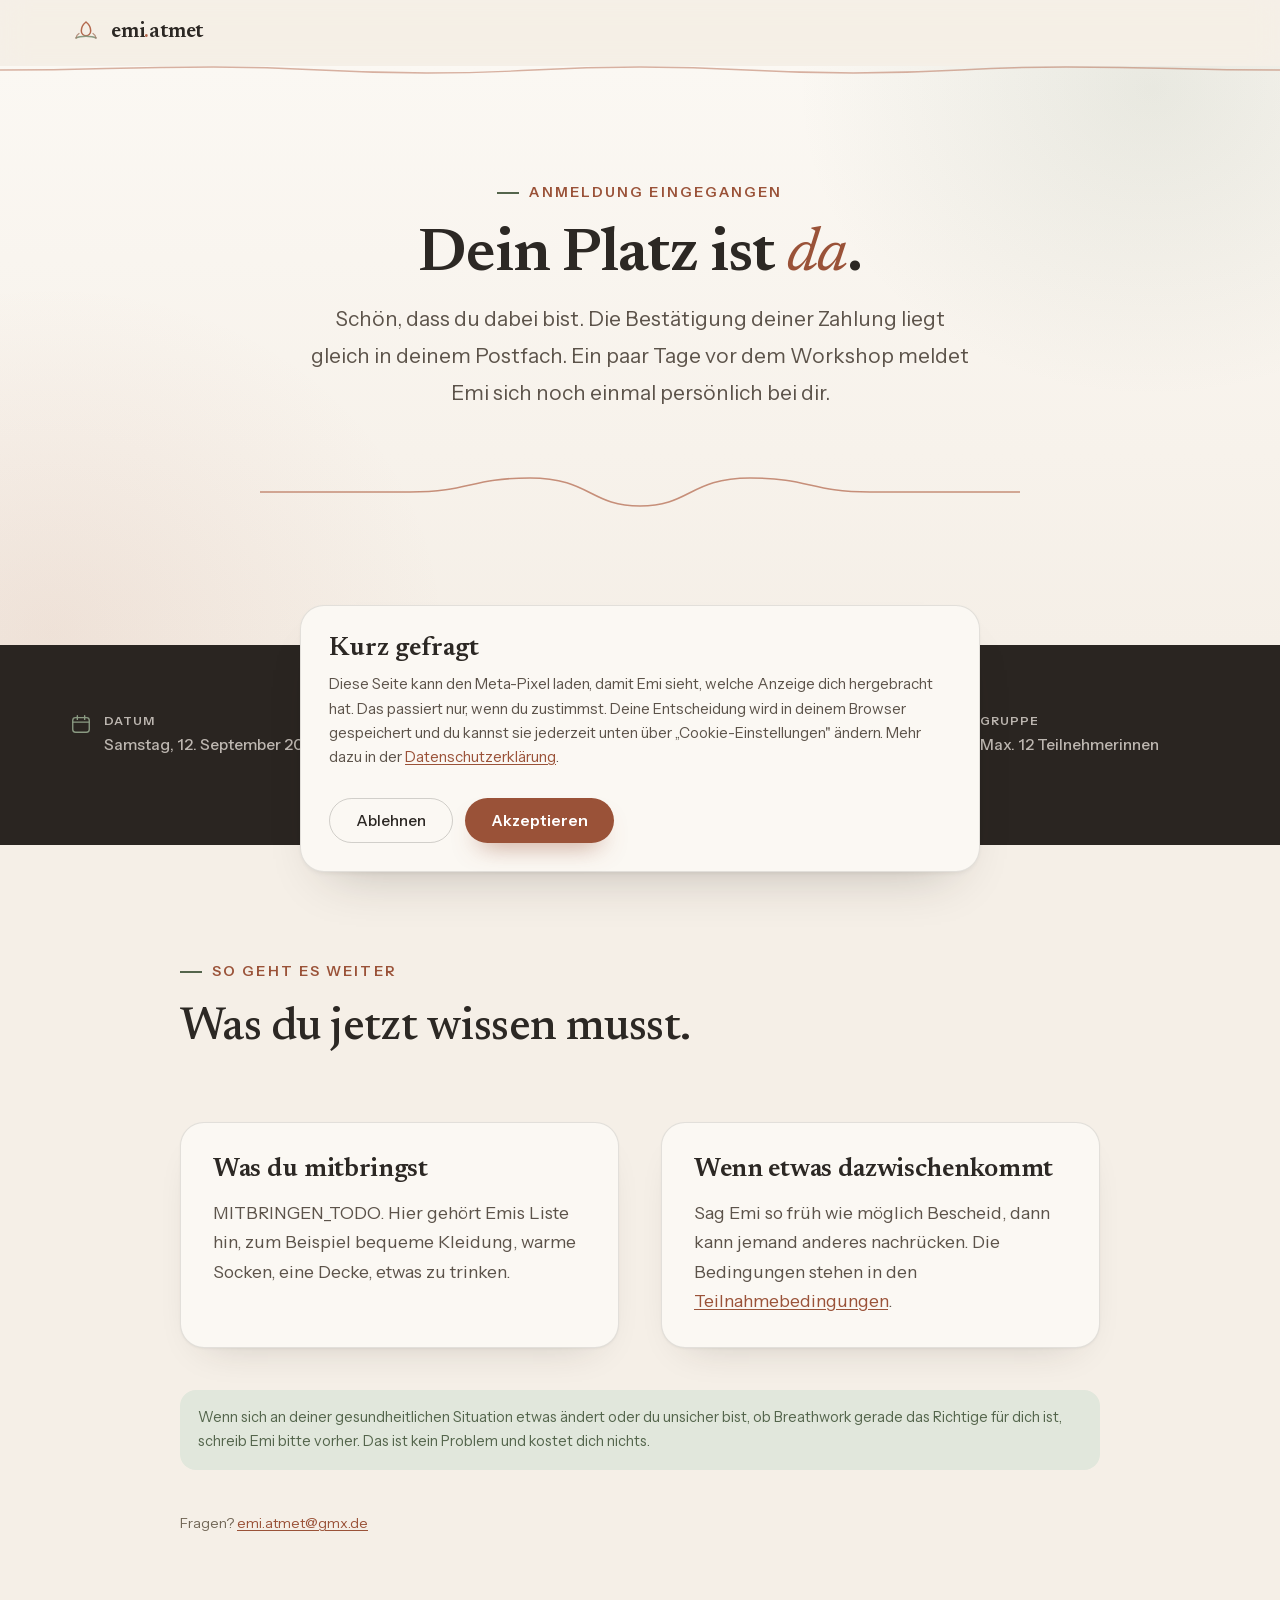
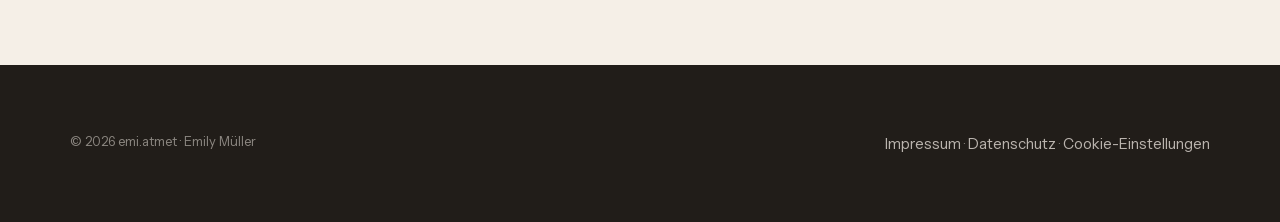
==== danke.html @ 5ce7413a "Mutterlinien landing page: workshop, checkout and consent The page for Emi's Mutterlinien workshop o" ====
<!doctype html>
<html lang="de">
<head>
<meta charset="utf-8">
<meta name="viewport" content="width=device-width,initial-scale=1">
<title>Dein Platz ist da · Mutterlinien am 12. September | emi.atmet</title>
<meta name="description" content="Deine Anmeldung für Mutterlinien am 12. September 2026 in Leipzig ist eingegangen.">
<meta name="robots" content="noindex, nofollow">

<!-- ============================================================
     Ziel des Stripe-Redirects. Der Payment Link muss hierher
     zeigen, mit angehängter Session-ID:
       .../danke.html?session_id={CHECKOUT_SESSION_ID}

     Die Session-ID wird nur als Beleg angezeigt und als Meta
     eventID benutzt. Ohne Backend können wir sie nicht prüfen,
     also ist diese Seite kein Zahlungsnachweis. Sie deckt sich
     aber mit dem, was Stripe per Mail bestätigt.

     OFFEN (siehe ../TODO.md):
       ADRESSE       genaue Anschrift Element Ost
       MITBRINGEN    was Teilnehmerinnen dabeihaben sollen
       META_PIXEL_ID in assets/consent.js
     ============================================================ -->

<link rel="icon" href="data:image/svg+xml,%3Csvg xmlns='http://www.w3.org/2000/svg' viewBox='0 0 32 32'%3E%3Crect width='32' height='32' rx='7' fill='%23F5EFE7'/%3E%3Cpath d='M16 6c2.8 2.3 4.4 5.1 4.4 8.3 0 2.6-2 4.6-4.4 4.6s-4.4-2-4.4-4.6C11.6 11.1 13.2 8.3 16 6z' fill='none' stroke='%23B4694E' stroke-width='1.5'/%3E%3Cpath d='M7 22c2.8-1.6 6-1.6 9-1.6s6.2 0 9 1.6' fill='none' stroke='%238A9A82' stroke-width='1.5' stroke-linecap='round'/%3E%3C/svg%3E">
<link rel="stylesheet" href="assets/fonts.css">
<link rel="stylesheet" href="assets/style.css">
<script>document.documentElement.classList.add('js')</script>
</head>
<body>
<a class="skip" href="#main">Zum Inhalt springen</a>

<header class="nav" id="nav">
  <div class="wrap nav-in">
    <a class="brand" href="https://emi-atmet.de/">
      <svg class="lotus" viewBox="0 0 32 32" aria-hidden="true"><path d="M16 5c3 2.4 4.7 5.4 4.7 8.8 0 2.8-2.1 4.9-4.7 4.9s-4.7-2.1-4.7-4.9C11.3 10.4 13 7.4 16 5z" fill="none" stroke="#B4694E" stroke-width="1.5"/><path d="M6 21c3-1.7 6.4-1.7 10-1.7s7 0 10 1.7" fill="none" stroke="#8A9A82" stroke-width="1.5" stroke-linecap="round"/><path d="M9 16.5c-1.7 1-2.8 2.6-3 4.5M23 16.5c1.7 1 2.8 2.6 3 4.5" fill="none" stroke="#A47864" stroke-width="1.3" stroke-linecap="round" opacity=".8"/></svg>
      <span class="wordmark">emi<span class="dot">.</span>atmet</span>
    </a>
  </div>
  <svg class="nav-wave" viewBox="0 0 1440 8" preserveAspectRatio="none" aria-hidden="true"><path d="M0 4 C120 4 120 1 240 1 C360 1 360 7 480 7 C600 7 600 1 720 1 C840 1 840 7 960 7 C1080 7 1080 1 1200 1 C1320 1 1320 4 1440 4" stroke="currentColor" stroke-width="1.4" fill="none"/></svg>
</header>

<main id="main">
  <section class="hero">
    <div class="wrap-n" style="text-align:center">
      <p class="eyebrow" style="justify-content:center">Anmeldung eingegangen</p>
      <h1 style="max-width:18ch;margin-inline:auto">Dein Platz ist <em>da</em>.</h1>
      <p class="lead" style="margin:0 auto var(--sp-4);max-width:48ch">
        Schön, dass du dabei bist. Die Bestätigung deiner Zahlung liegt gleich in deinem
        Postfach. Ein paar Tage vor dem Workshop meldet Emi sich noch einmal persönlich bei dir.
      </p>
      <div class="breath-wrap" style="padding-top:var(--sp-2)">
        <svg class="breath in" viewBox="0 0 760 40" fill="none" aria-hidden="true" preserveAspectRatio="none"><path pathLength="1" d="M0 20 H150 C210 20 210 6 270 6 C330 6 330 34 380 34 C430 34 430 6 490 6 C550 6 550 20 610 20 H760" stroke="currentColor" stroke-width="1.6" stroke-linecap="round"/></svg>
      </div>
    </div>
  </section>

  <section class="band-dark facts">
    <div class="wrap facts-grid">
      <div class="fact">
        <svg viewBox="0 0 24 24" fill="none" aria-hidden="true"><rect x="3" y="5" width="18" height="16" rx="3" stroke="currentColor" stroke-width="1.5"/><path d="M3 10h18M8 3v4M16 3v4" stroke="currentColor" stroke-width="1.5" stroke-linecap="round"/></svg>
        <div><p class="fact-k">Datum</p><p class="fact-v">Samstag, 12. September 2026</p></div>
      </div>
      <div class="fact">
        <svg viewBox="0 0 24 24" fill="none" aria-hidden="true"><circle cx="12" cy="12" r="9" stroke="currentColor" stroke-width="1.5"/><path d="M12 7v5.2l3.2 2" stroke="currentColor" stroke-width="1.5" stroke-linecap="round"/></svg>
        <div><p class="fact-k">Zeit</p><p class="fact-v">10 bis 14 Uhr</p></div>
      </div>
      <div class="fact">
        <svg viewBox="0 0 24 24" fill="none" aria-hidden="true"><path d="M12 21s7-5.6 7-11a7 7 0 1 0-14 0c0 5.4 7 11 7 11z" stroke="currentColor" stroke-width="1.5"/><circle cx="12" cy="10" r="2.6" stroke="currentColor" stroke-width="1.5"/></svg>
        <div><p class="fact-k">Ort</p><p class="fact-v">Element Ost, Leipzig-Neustadt<br><span style="opacity:.6">ADRESSE_TODO</span></p></div>
      </div>
      <div class="fact">
        <svg viewBox="0 0 24 24" fill="none" aria-hidden="true"><circle cx="9" cy="9" r="3.4" stroke="currentColor" stroke-width="1.5"/><path d="M3 20c0-3.3 2.7-5.4 6-5.4s6 2.1 6 5.4" stroke="currentColor" stroke-width="1.5" stroke-linecap="round"/><path d="M16 6.2a3.4 3.4 0 0 1 0 5.6M18.5 20c0-2.4-.9-4.2-2.4-5.2" stroke="currentColor" stroke-width="1.5" stroke-linecap="round"/></svg>
        <div><p class="fact-k">Gruppe</p><p class="fact-v">Max. 12 Teilnehmerinnen</p></div>
      </div>
    </div>
  </section>

  <section>
    <div class="wrap-n">
      <div class="sec-head">
        <p class="eyebrow">So geht es weiter</p>
        <h2>Was du jetzt wissen musst.</h2>
      </div>

      <div class="frame-cols">
        <div class="frame-card">
          <h3>Was du mitbringst</h3>
          <p>MITBRINGEN_TODO. Hier gehört Emis Liste hin, zum Beispiel bequeme Kleidung,
          warme Socken, eine Decke, etwas zu trinken.</p>
        </div>
        <div class="frame-card">
          <h3>Wenn etwas dazwischenkommt</h3>
          <p>Sag Emi so früh wie möglich Bescheid, dann kann jemand anderes nachrücken.
          Die Bedingungen stehen in den
          <a href="teilnahmebedingungen.html" style="color:var(--clay-deep);text-decoration:underline;text-underline-offset:2px">Teilnahmebedingungen</a>.</p>
        </div>
      </div>

      <div class="note-sage" style="margin-top:var(--sp-4)">
        Wenn sich an deiner gesundheitlichen Situation etwas ändert oder du unsicher bist, ob
        Breathwork gerade das Richtige für dich ist, schreib Emi bitte vorher. Das ist kein
        Problem und kostet dich nichts.
      </div>

      <p class="cta-note" style="margin-top:var(--sp-4)">
        Fragen? <a href="mailto:emi.atmet@gmx.de?subject=Mutterlinien%2012.09." style="color:var(--clay-deep);text-decoration:underline;text-underline-offset:2px">emi.atmet@gmx.de</a>
      </p>
      <p class="cta-note" id="beleg" hidden>Beleg-Nummer deiner Zahlung: <span id="beleg-id"></span></p>
    </div>
  </section>
</main>

<footer class="foot">
  <div class="wrap">
    <div class="foot-bottom" style="border-top:0;margin-top:0;padding-top:0">
      <span>© 2026 emi.atmet · Emily Müller</span>
      <span>
        <a href="https://emi-atmet.de/impressum.html">Impressum</a> ·
        <a href="https://emi-atmet.de/datenschutz.html">Datenschutz</a> ·
        <a href="#" data-consent-reopen>Cookie-Einstellungen</a>
      </span>
    </div>
  </div>
</footer>

<script src="assets/consent.js"></script>
<script>
(function () {
  var nav = document.getElementById('nav');
  var onScroll = function () { nav.classList.toggle('scrolled', window.scrollY > 10); };
  onScroll(); window.addEventListener('scroll', onScroll, { passive: true });

  /* Stripe hängt die Session-ID an. Wir nutzen sie doppelt:
     als sichtbaren Beleg und als Meta eventID. Der zweite Punkt
     ist wichtig: dieselbe ID bei jedem Neuladen bedeutet, dass
     Meta ein zweites Purchase als Dublette verwirft, statt es
     zu zählen. Damit ist der Refresh-Doppelzähler erledigt. */
  var sid = new URLSearchParams(location.search).get('session_id') || '';
  if (sid) {
    var box = document.getElementById('beleg');
    document.getElementById('beleg-id').textContent = sid.slice(0, 24);
    box.hidden = false;
  }

  if (window.emiConsent) {
    window.emiConsent.track(
      'Purchase',
      { value: 130, currency: 'EUR', content_name: 'Mutterlinien 12.09.2026' },
      sid || undefined
    );
  }
})();
</script>
</body>
</html>
---- assets/fonts.css ----
/* ============================================================
   emi.atmet · lokal gehostete Schriften (Deutsch-Subset)
   Newsreader (Serif, Headlines + poetische Kursive)
   Instrument Sans (Fließtext, Labels)
   DSGVO: KEINE Verbindung zu Google/Drittservern.
   ============================================================ */

/* — Newsreader (Serif) — */
@font-face{font-family:'Newsreader';font-style:normal;font-weight:500;font-display:swap;src:url(fonts/newsreader-500.woff2) format('woff2');}
@font-face{font-family:'Newsreader';font-style:normal;font-weight:600;font-display:swap;src:url(fonts/newsreader-600.woff2) format('woff2');}
@font-face{font-family:'Newsreader';font-style:italic;font-weight:400;font-display:swap;src:url(fonts/newsreader-400i.woff2) format('woff2');}

/* — Instrument Sans (Fließtext) — */
@font-face{font-family:'Instrument Sans';font-style:normal;font-weight:400;font-display:swap;src:url(fonts/instrument-sans-400.woff2) format('woff2');}
@font-face{font-family:'Instrument Sans';font-style:normal;font-weight:500;font-display:swap;src:url(fonts/instrument-sans-500.woff2) format('woff2');}
@font-face{font-family:'Instrument Sans';font-style:normal;font-weight:600;font-display:swap;src:url(fonts/instrument-sans-600.woff2) format('woff2');}

/* — Fallback-Metriken gegen Layout-Shift (size-adjust genähert; in QA gegen CLS geprüft) — */
@font-face{font-family:'Newsreader Fallback';src:local('Georgia'),local('Times New Roman');ascent-override:92%;descent-override:24%;line-gap-override:0%;size-adjust:103%;}
@font-face{font-family:'Instrument Fallback';src:local('Arial'),local('Helvetica Neue');ascent-override:95%;descent-override:24%;line-gap-override:0%;size-adjust:99%;}
---- assets/style.css ----
/* ============================================================
   Mutterlinien · Workshop-Landingpage
   Designsystem 1:1 aus emi-atmet.de (brand/design-system.md).
   Keine neuen Farben, keine neuen Schriften, keine CDNs.
   ============================================================ */

:root{
  /* Grounds */
  --paper:#F5EFE7;
  --paper-2:#EFE7DB;
  --sand:#E8DCCB;
  --white:#FBF8F3;

  /* Dark grounds */
  --espresso:#2A2521;
  --espresso-2:#211D19;

  /* Text */
  --ink:#2C2824;
  --ink-soft:#5C534A;
  --ink-faint:#726757;

  /* Clay — die Handlungsfarbe */
  --clay:#B4694E;
  --clay-deep:#9A5238;
  --clay-soft:#EBD7CC;

  /* Sage — die Sicherheitsfarbe */
  --sage:#8A9A82;
  --sage-deep:#54654C;
  --sage-soft:#E1E7DC;

  /* Mocha */
  --mocha:#A47864;
  --mocha-soft:#EADFD3;

  /* Hairlines */
  --line:rgba(44,40,36,.12);
  --line-2:rgba(44,40,36,.20);
  --line-d:rgba(245,239,231,.14);

  /* Type */
  --serif:"Newsreader","Newsreader Fallback",Georgia,"Times New Roman",serif;
  --sans:"Instrument Sans","Instrument Fallback",-apple-system,BlinkMacSystemFont,"Segoe UI",Arial,sans-serif;

  --step--1:clamp(13px,.3vw + 12.3px,14px);
  --step-0: clamp(16px,.35vw + 15.1px,17.5px);
  --step-1: clamp(18px,.7vw + 16.2px,21px);
  --step-2: clamp(21px,1.2vw + 18px,26px);
  --step-3: clamp(25px,2.1vw + 19px,34px);
  --step-4: clamp(30px,3.4vw + 18.5px,46px);
  --step-5: clamp(34px,5vw + 16px,62px);

  --lh-tight:1.06; --lh-snug:1.17; --lh-body:1.68; --lh-relaxed:1.78;
  --ls-display:-.018em; --ls-h2:-.012em; --ls-label:.15em;

  /* Space */
  --sp-2:clamp(14px,1.6vw,18px);
  --sp-3:clamp(20px,2.4vw,28px);
  --sp-4:clamp(30px,3.6vw,42px);
  --sp-5:clamp(44px,5.5vw,66px);
  --sp-6:clamp(62px,9vw,120px);

  /* Radii, shadow, motion */
  --radius-sm:11px;
  --radius:16px;
  --radius-lg:24px;
  --pill:999px;
  --shadow:0 2px 6px -3px rgba(44,36,28,.14), 0 26px 52px -30px rgba(44,36,28,.30);
  --shadow-soft:0 1px 3px -1px rgba(44,36,28,.10), 0 18px 40px -26px rgba(44,36,28,.24);
  --ease:cubic-bezier(.22,.61,.36,1);
  --focus:0 0 0 3px rgba(180,105,78,.45);
}

/* ---------- Base ---------- */
*,*::before,*::after{box-sizing:border-box}
html{-webkit-text-size-adjust:100%; overflow-x:clip}
html:focus-within{scroll-behavior:smooth}
body{
  margin:0; background:var(--paper); color:var(--ink);
  font-family:var(--sans); font-size:var(--step-0); line-height:var(--lh-body);
  -webkit-font-smoothing:antialiased; text-rendering:optimizeLegibility;
}
img,svg{max-width:100%; display:block}
p{margin:0 0 1em; text-wrap:pretty}
p:last-child{margin-bottom:0}
h1,h2,h3,h4{
  font-family:var(--serif); font-weight:600; color:var(--ink);
  line-height:var(--lh-snug); letter-spacing:var(--ls-h2);
  text-wrap:balance; margin:0 0 .45em;
}
h2{font-weight:500; font-size:var(--step-4)}
h3{font-size:var(--step-2)}
h1 em, h2 em, h3 em{font-style:italic; color:var(--clay-deep); font-weight:500}
ul,ol{margin:0; padding:0; list-style:none}
a{color:inherit}
::selection{background:rgba(180,105,78,.20)}

:focus-visible{outline:none; box-shadow:var(--focus); border-radius:6px}

.wrap{width:min(1140px,92vw); margin-inline:auto}
.wrap-n{width:min(920px,92vw); margin-inline:auto}
section{padding:var(--sp-6) 0}
.band-2{background:var(--paper-2)}
.band-dark{background:var(--espresso); color:#fff}
.band-dark h2,.band-dark h3{color:#fff}
.band-dark h2 em,.band-dark h3 em{color:#EAC08E}
.band-dark p{color:rgba(245,239,231,.72)}
.band-dark .lead{color:rgba(245,239,231,.72)}

.skip{
  position:absolute; left:-9999px; top:0; z-index:100;
  background:var(--clay-deep); color:#fff; padding:12px 18px;
  border-radius:0 0 var(--radius-sm) 0; font-weight:600;
}
.skip:focus{left:0}

.sec-head{margin-bottom:var(--sp-5)}
.eyebrow{
  font-family:var(--sans); font-size:var(--step--1); font-weight:600;
  letter-spacing:var(--ls-label); text-transform:uppercase; color:var(--clay-deep);
  display:flex; align-items:center; gap:10px; margin:0 0 var(--sp-2);
}
.eyebrow::before{
  content:""; width:22px; height:1.5px; background:var(--sage-deep); flex:none;
}
.band-dark .eyebrow{color:#D9A88F}
.band-dark .eyebrow::before{background:var(--sage)}
.lead{
  font-size:var(--step-1); color:var(--ink-soft);
  line-height:var(--lh-relaxed); max-width:56ch;
}

/* ---------- Buttons ---------- */
.btn{
  display:inline-flex; align-items:center; gap:9px;
  font-family:var(--sans); font-size:15.5px; font-weight:600; line-height:1;
  padding:14px 26px; border-radius:var(--pill); border:0;
  background:var(--clay-deep); color:#fff; text-decoration:none; cursor:pointer;
  box-shadow:0 14px 26px -14px rgba(154,82,56,.7);
  transition:background .28s var(--ease), transform .28s var(--ease), box-shadow .28s var(--ease);
  min-height:44px;
}
.btn:hover{background:#8a482f; transform:translateY(-2px); box-shadow:0 20px 34px -16px rgba(154,82,56,.75)}
.btn-lg{font-size:16.5px; padding:16px 30px}
.btn-ghost{
  background:transparent; color:var(--ink); border:1.5px solid var(--line-2);
  font-weight:500; box-shadow:none;
}
.btn-ghost:hover{background:transparent; border-color:var(--clay); color:var(--clay-deep); box-shadow:none}
.arr{transition:transform .28s var(--ease)}
.btn:hover .arr{transform:translateX(4px)}
.cta-row{display:flex; flex-wrap:wrap; gap:14px; align-items:center}
.cta-note{
  font-size:var(--step--1); color:var(--ink-faint); margin-top:var(--sp-2);
}

/* ---------- Nav ---------- */
.nav{
  position:sticky; top:0; z-index:50; height:66px;
  background:rgba(245,239,231,.82); backdrop-filter:saturate(150%) blur(14px);
  -webkit-backdrop-filter:saturate(150%) blur(14px);
  transition:background .28s var(--ease);
}
.nav.scrolled{background:rgba(245,239,231,.92)}
.nav-in{display:flex; align-items:center; justify-content:space-between; height:66px}
.brand{display:flex; align-items:center; gap:9px; text-decoration:none}
.lotus{width:32px; height:32px; transition:transform .35s var(--ease)}
.brand:hover .lotus{transform:rotate(-8deg) scale(1.07)}
.wordmark{
  font-family:var(--serif); font-weight:600; font-size:21px;
  letter-spacing:-.01em; color:var(--ink);
}
.wordmark .dot{color:var(--clay)}
.nav-right{display:flex; align-items:center; gap:var(--sp-3)}
.nav-link{
  font-size:15px; font-weight:500; color:var(--ink-soft); text-decoration:none;
  position:relative; padding:6px 0;
}
.nav-link::after{
  content:""; position:absolute; left:0; right:0; bottom:0; height:1.5px;
  background:var(--clay-deep); transform:scaleX(0); transition:transform .35s var(--ease);
}
.nav-link:hover::after{transform:scaleX(1)}
.nav-btn{padding:10px 20px; font-size:14.5px}
.nav-wave{
  width:100%; height:8px; color:var(--clay); opacity:.5;
  transition:opacity .28s var(--ease);
}
.nav.scrolled .nav-wave{opacity:.6}

/* ---------- Hero ---------- */
.hero{
  padding:var(--sp-6) 0 var(--sp-6);
  background:
    radial-gradient(46vmax 40vmax at 90% 4%, rgba(138,154,130,.16), transparent 60%),
    radial-gradient(50vmax 44vmax at 4% 98%, rgba(180,105,78,.10), transparent 62%),
    linear-gradient(180deg, var(--white), var(--paper));
}
.hero-grid{
  display:grid; grid-template-columns:1.1fr .9fr;
  gap:clamp(28px,4.5vw,72px); align-items:center;
}
.hero h1{
  font-size:var(--step-5); line-height:var(--lh-tight);
  letter-spacing:var(--ls-display); max-width:20ch; margin-bottom:.18em;
}
.hero-sub-serif{
  font-family:var(--serif); font-weight:500; font-size:var(--step-3);
  color:var(--clay-deep); line-height:1.25; margin:0 0 var(--sp-3);
  letter-spacing:var(--ls-h2);
}
.hero-lead{
  font-family:var(--serif); font-style:italic;
  font-size:clamp(19px,1vw + 16.5px,24px); line-height:1.4; color:var(--ink-soft);
  padding-left:18px; border-left:2px solid var(--mocha);
  max-width:32ch; margin:0 0 var(--sp-3);
}
.hero-note{max-width:46ch; color:var(--ink-soft); margin-bottom:var(--sp-4)}

.figure-wrap{position:relative; isolation:isolate}
.frame{
  aspect-ratio:4/5; border-radius:210px 210px 20px 20px;
  background:var(--sage-soft); box-shadow:var(--shadow);
  outline:1px solid rgba(44,40,36,.06); overflow:hidden;
  display:grid; place-items:center;
}
.frame picture,.person-fig picture{display:block; width:100%; height:100%}
.frame img{width:100%; height:100%; object-fit:cover; object-position:50% 26%}
.frame-empty{
  font-family:var(--sans); font-size:13px; letter-spacing:.08em; text-transform:uppercase;
  color:var(--sage-deep); text-align:center; padding:0 24px; line-height:1.7;
}
.leaf{
  position:absolute; left:-30px; top:-14px; width:78px; height:78px;
  color:var(--sage); opacity:.6; z-index:0; transform:rotate(-14deg);
}
.frame{position:relative; z-index:1}
.badge{
  position:absolute; right:-10px; bottom:26px; z-index:2; background:var(--white);
  border-radius:14px; box-shadow:var(--shadow-soft); padding:12px 16px;
  border:1px solid var(--line);
}
.badge-stars{color:var(--clay); font-size:13px; letter-spacing:.06em}
.badge-txt{font-size:12.5px; color:var(--ink-faint); margin-top:2px}
.badge-txt b{color:var(--ink); font-weight:600}

/* ---------- Fakten-Leiste (espresso) ---------- */
.facts{padding:var(--sp-5) 0}
.facts-grid{
  display:grid; grid-template-columns:repeat(4,1fr); gap:var(--sp-3);
}
.fact{display:flex; gap:12px; align-items:flex-start}
.fact svg{width:22px; height:22px; color:var(--sage); flex:none; margin-top:2px}
.fact-k{
  font-size:12px; font-weight:600; letter-spacing:.08em; text-transform:uppercase;
  color:rgba(245,239,231,.5); margin:0 0 3px;
}
.fact-v{font-size:15.5px; color:#fff; font-weight:500; margin:0; line-height:1.45}

/* ---------- Erkennen ---------- */
.recog{display:grid; grid-template-columns:.92fr 1.08fr; gap:clamp(28px,4.5vw,72px)}
.recog-list li{
  position:relative; padding-left:26px; margin-bottom:var(--sp-2);
  color:var(--ink-soft); max-width:52ch;
}
.recog-list li::before{
  content:""; position:absolute; left:0; top:.62em; width:7px; height:7px;
  border-radius:50%; background:var(--clay);
}
.recog-close{
  font-family:var(--serif); font-style:italic; font-size:var(--step-1);
  color:var(--ink); margin-top:var(--sp-4); max-width:44ch;
}

/* ---------- Rahmen (nicht / sondern) ---------- */
.frame-cols{display:grid; grid-template-columns:1fr 1fr; gap:var(--sp-4)}
.frame-card{
  background:var(--white); border:1px solid var(--line); border-radius:var(--radius-lg);
  padding:clamp(24px,3vw,32px); box-shadow:var(--shadow-soft);
}
.frame-card h3{font-size:var(--step-2); margin-bottom:.5em}
.frame-card.is-not h3{color:var(--ink-faint)}
.frame-card.is-not{background:transparent; box-shadow:none; border-style:dashed}
.frame-card p{color:var(--ink-soft)}

/* ---------- Die drei Fragen (Signature) ---------- */
.questions{background:var(--paper-2)}
.q-grid{
  display:grid; grid-template-columns:60px 1fr; gap:clamp(20px,3vw,44px);
  align-items:stretch; max-width:820px; margin-inline:auto;
}
.q-line{display:flex; justify-content:center}
.q-line svg{height:100%; width:44px; color:var(--clay); opacity:.72}
.q-line path{
  stroke-dasharray:1; stroke-dashoffset:1;
  transition:stroke-dashoffset 1.9s var(--ease);
}
.q-line.in path{stroke-dashoffset:0}
.q-list{display:flex; flex-direction:column; justify-content:space-between; gap:var(--sp-5)}
.q-item p{
  font-family:var(--serif); font-weight:500; font-size:var(--step-3);
  line-height:1.3; letter-spacing:var(--ls-h2); color:var(--ink); margin:0;
}
.q-item span{
  display:block; font-family:var(--sans); font-size:var(--step--1);
  letter-spacing:var(--ls-label); text-transform:uppercase;
  color:var(--sage-deep); font-weight:600; margin-bottom:10px;
}

/* ---------- Ablauf (espresso, nummeriert) ---------- */
.steps{counter-reset:step; display:grid; grid-template-columns:repeat(2,1fr); gap:20px}
.step{
  background:rgba(245,239,231,.05); border:1px solid rgba(245,239,231,.16);
  border-radius:var(--radius-lg); padding:clamp(24px,3vw,30px);
}
.step::before{
  counter-increment:step; content:"0" counter(step);
  font-family:var(--serif); font-size:34px; font-weight:500; color:var(--sage);
  display:block; line-height:1; margin-bottom:14px;
}
.step h3{font-size:var(--step-2); margin-bottom:.4em}
.step .t{
  font-size:12px; font-weight:600; letter-spacing:.08em; text-transform:uppercase;
  color:rgba(245,239,231,.5); margin-bottom:8px;
}

/* ---------- Zitatband (cinematic) ---------- */
.quoteband{
  position:relative; overflow:hidden;
  background:var(--espresso-2); color:#fff; text-align:center;
  padding:var(--sp-6) 0;
  /* Height grows with the viewport so the band's aspect stays near the
     image's 2.37:1. With a fixed height the crop window tightens on wide
     screens and slices the faces off. */
  min-height:clamp(380px, 36vw, 900px);
  display:grid; align-content:center;
}
.quoteband .cine-wrap{position:absolute; inset:0}
.quoteband .cine{
  width:100%; height:100%;
  object-fit:cover; object-position:50% 30%;
}
.quoteband::after{
  content:""; position:absolute; inset:0; pointer-events:none;
  background:
    radial-gradient(120% 105% at 50% 45%, rgba(26,22,19,.44), rgba(26,22,19,.82) 78%),
    linear-gradient(180deg, rgba(26,22,19,.52), rgba(26,22,19,.64));
}
.quoteband > .wrap-n{position:relative; z-index:1}
.quoteband .mark{
  font-family:var(--serif); font-size:56px; color:#EAC08E; opacity:.92;
  line-height:1; display:block; margin-bottom:6px;
}
.quoteband blockquote{
  margin:0 auto; max-width:24ch; font-family:var(--serif); font-weight:500;
  font-size:var(--step-3); line-height:1.3; color:#fff;
}
.quoteband blockquote em{font-style:italic; color:#EAC08E}
.quoteband cite{
  display:block; margin-top:var(--sp-3); font-family:var(--sans); font-style:normal;
  font-size:var(--step--1); letter-spacing:var(--ls-label); text-transform:uppercase;
  color:rgba(245,239,231,.6);
}

/* ---------- Begleitung ---------- */
.people{display:grid; grid-template-columns:repeat(2,1fr); gap:var(--sp-4)}
.person{
  background:var(--white); border:1px solid var(--line); border-radius:var(--radius-lg);
  box-shadow:var(--shadow-soft); padding:clamp(20px,2.4vw,26px);
  display:grid; grid-template-columns:auto 1fr; gap:var(--sp-3); align-items:start;
  transition:transform .28s var(--ease), box-shadow .28s var(--ease);
}
.person:hover{transform:translateY(-4px); box-shadow:var(--shadow)}
.person-fig{
  width:150px; aspect-ratio:4/5; border-radius:14px; overflow:hidden;
  background:var(--sage-soft); display:grid; place-items:center;
}
.person-fig img{width:100%; height:100%; object-fit:cover; object-position:50% 20%}
.person-body h3{margin-bottom:.15em}
.person-role{
  font-size:12px; font-weight:600; letter-spacing:.08em; text-transform:uppercase;
  color:var(--clay-deep); margin:0 0 12px;
}
.person-body p{color:var(--ink-soft); font-size:15.5px}

/* ---------- Sicherheit ---------- */
.safety{display:grid; grid-template-columns:1.05fr .95fr; gap:clamp(28px,4.5vw,72px)}
.note-sage{
  background:var(--sage-soft); border-radius:var(--radius); color:var(--sage-deep);
  font-size:14.5px; line-height:1.65; padding:16px 18px;
}
.note-dashed{
  border:1px dashed var(--line-2); border-radius:var(--radius); color:var(--ink-soft);
  font-size:14px; line-height:1.65; padding:16px 18px; margin-top:var(--sp-3);
}
.contra{
  columns:2; column-gap:var(--sp-4); margin-top:var(--sp-3);
  font-size:14.5px; color:var(--ink-soft);
}
.contra li{break-inside:avoid; padding-left:18px; position:relative; margin-bottom:7px}
.contra li::before{
  content:""; position:absolute; left:0; top:.6em; width:6px; height:1.5px;
  background:var(--clay);
}

/* ---------- Anmeldung ---------- */
.book-card{
  background:var(--white); border:1px solid var(--line); border-radius:var(--radius-lg);
  box-shadow:var(--shadow); padding:clamp(28px,4vw,48px);
  /* Feste Proportionen statt `auto`. Mit `auto` bestimmt der längste
     Satz rechts die Spaltenbreite und quetscht die Leistungsliste links
     auf ein Drittel zusammen. */
  display:grid; grid-template-columns:1.1fr .9fr; gap:var(--sp-4); align-items:center;
}
.price{
  font-family:var(--serif); font-weight:600; font-size:var(--step-4);
  color:var(--ink); line-height:1; margin:0 0 6px;
}
.price-note{font-size:var(--step--1); color:var(--ink-faint); margin:0}
.incl{margin:var(--sp-3) 0 0; display:grid; gap:8px}
.incl li{
  position:relative; padding-left:24px; font-size:15.5px; color:var(--ink-soft);
}
.incl li::before{
  content:""; position:absolute; left:0; top:.52em; width:9px; height:5px;
  border-left:1.6px solid var(--sage-deep); border-bottom:1.6px solid var(--sage-deep);
  transform:rotate(-45deg);
}
.book-side{text-align:right}
.book-side .cta-note{max-width:32ch; margin-left:auto}
.pay-methods{
  font-size:13px; letter-spacing:.02em; color:var(--ink-faint);
  margin:var(--sp-2) 0 0; line-height:1.6;
}
.seats{
  display:inline-block; background:var(--sage-soft); color:var(--sage-deep);
  font-size:12px; font-weight:600; letter-spacing:.05em; text-transform:uppercase;
  padding:4px 11px; border-radius:var(--pill); margin-bottom:var(--sp-3);
}

/* ---------- FAQ ---------- */
.faq{max-width:760px; margin-inline:auto}
.faq details{border-top:1px solid var(--line); padding:var(--sp-3) 0}
.faq details:last-of-type{border-bottom:1px solid var(--line)}
.faq summary{
  font-family:var(--serif); font-weight:600; font-size:var(--step-1);
  color:var(--ink); cursor:pointer; list-style:none;
  display:flex; justify-content:space-between; align-items:flex-start; gap:20px;
  min-height:44px;
}
.faq summary::-webkit-details-marker{display:none}
.faq summary::after{
  content:""; flex:none; width:9px; height:9px; margin-top:9px;
  border-right:2px solid var(--clay); border-bottom:2px solid var(--clay);
  transform:rotate(45deg); transition:transform .28s var(--ease);
}
.faq details[open] summary::after{transform:rotate(-135deg)}
.faq .a{max-width:62ch; color:var(--ink-soft); padding-top:var(--sp-2)}

/* ---------- Breath divider ---------- */
.breath-wrap{display:flex; justify-content:center; padding:0 0 var(--sp-2)}
.breath{width:min(760px,86vw); height:40px; color:var(--clay); opacity:.72}
.breath path{stroke-dasharray:1; stroke-dashoffset:1; transition:stroke-dashoffset 1.9s var(--ease)}
.breath.in path{stroke-dashoffset:0}

/* ---------- Footer ---------- */
.foot{background:var(--espresso-2); color:rgba(245,239,231,.72); padding:var(--sp-5) 0}
.foot-grid{display:grid; grid-template-columns:1.4fr 1fr 1fr; gap:var(--sp-4)}
.foot h4{
  font-family:var(--sans); font-size:12px; font-weight:600; letter-spacing:.1em;
  text-transform:uppercase; color:var(--sage); margin:0 0 14px;
}
.foot a{color:rgba(245,239,231,.72); text-decoration:none; font-size:15px}
.foot a:hover{color:#fff; text-decoration:underline; text-underline-offset:2px}
.foot li{margin-bottom:9px}
.foot .wordmark{color:#fff; font-size:19px}
.foot-bottom{
  border-top:1px solid var(--line-d); margin-top:var(--sp-4); padding-top:var(--sp-3);
  display:flex; justify-content:space-between; gap:var(--sp-3); flex-wrap:wrap;
  font-size:13px; color:rgba(245,239,231,.5);
}

/* ---------- Einwilligungs-Banner ---------- */
/* Bodenständige Karte, kein Wall. Die Seite bleibt lesbar und scrollbar.
   Rechtlich trägt nicht die Modalität, sondern dass vor der Einwilligung
   nichts geladen wird und Ablehnen genau ein gleichwertiger Klick ist. */
.cc{
  position:fixed; left:0; right:0; bottom:0; z-index:80;
  display:none; padding:var(--sp-3);
  animation:cc-in .3s var(--ease);
}
.cc-open{display:block}
@keyframes cc-in{from{opacity:0; transform:translateY(12px)} to{opacity:1; transform:none}}
.cc-card{
  width:min(680px, 100%); margin-inline:auto;
  background:var(--white); border:1px solid var(--line);
  border-radius:var(--radius-lg); box-shadow:var(--shadow);
  padding:clamp(20px,2.6vw,28px);
}
.cc-title{
  font-family:var(--serif); font-weight:600; font-size:var(--step-2);
  color:var(--ink); margin:0 0 .3em; line-height:var(--lh-snug);
}
.cc-text{
  font-size:15px; line-height:1.62; color:var(--ink-soft); margin:0 0 var(--sp-3);
  max-width:62ch;
}
.cc-text a{color:var(--clay-deep); text-decoration:underline; text-underline-offset:2px}
.cc-row{display:flex; flex-wrap:wrap; gap:12px}
.cc-row .btn{flex:0 0 auto}
@media (max-width:600px){
  .cc-row .btn{flex:1 1 auto; justify-content:center}
}
@media (prefers-reduced-motion:reduce){
  .cc{animation:none}
}

/* ---------- Scroll reveal ---------- */
.js .reveal{opacity:0; transform:translateY(22px)}
.js .reveal.in{opacity:1; transform:none; transition:opacity .6s var(--ease), transform .6s var(--ease)}
.js .reveal.d1.in{transition-delay:80ms}
.js .reveal.d2.in{transition-delay:160ms}
.js .reveal.d3.in{transition-delay:240ms}

/* ---------- Responsive ---------- */
@media (max-width:900px){
  .hero-grid,.recog,.safety,.frame-cols,.people,.steps,.foot-grid{grid-template-columns:1fr}
  .facts-grid{grid-template-columns:repeat(2,1fr)}
  .figure-wrap{width:100%; max-width:420px; margin-inline:auto; order:-1}
  .book-card{grid-template-columns:1fr}
  .book-side{text-align:left}
  .book-side .cta-note{margin-left:0}
  .nav-link{display:none}
}
@media (max-width:600px){
  .facts-grid{grid-template-columns:1fr}
  .frame{border-radius:160px 160px 18px 18px}
  .contra{columns:1}
  .leaf{left:-8px; top:-8px; width:60px; height:60px}
  .badge{right:0; bottom:16px; padding:10px 13px}
  .person{grid-template-columns:1fr}
  .person-fig{width:132px}
  .quoteband{min-height:360px}
  .quoteband .cine{object-position:50% 38%}
  .quoteband::after{background:linear-gradient(180deg, rgba(26,22,19,.58), rgba(26,22,19,.78))}
  .nav-wave{display:none}
  .q-grid{grid-template-columns:28px 1fr}
  .q-line svg{width:28px}
}

/* ---------- Reduced motion ---------- */
@media (prefers-reduced-motion:reduce){
  html:focus-within{scroll-behavior:auto}
  *,*::before,*::after{
    animation-duration:.01ms !important; animation-iteration-count:1 !important;
    transition-duration:.01ms !important; scroll-behavior:auto !important;
  }
  .js .reveal{opacity:1 !important; transform:none !important}
  .breath path,.q-line path{stroke-dashoffset:0 !important}
}

/* ---------- Print ---------- */
@media print{
  .nav,.btn,.breath-wrap,.leaf,.badge,.quoteband{display:none !important}
  body{background:#fff; color:#000; font-size:11pt}
  section{padding:14pt 0; break-inside:avoid}
  .band-dark,.foot{background:#fff !important; color:#000 !important}
  .band-dark p,.fact-v,.foot a{color:#000 !important}
  .frame,.person-fig{display:none}
  .faq details{border-color:#999}
  .faq .a{display:block !important}
  a[href^="http"]::after{content:" (" attr(href) ")"; font-size:9pt; color:#555}
}
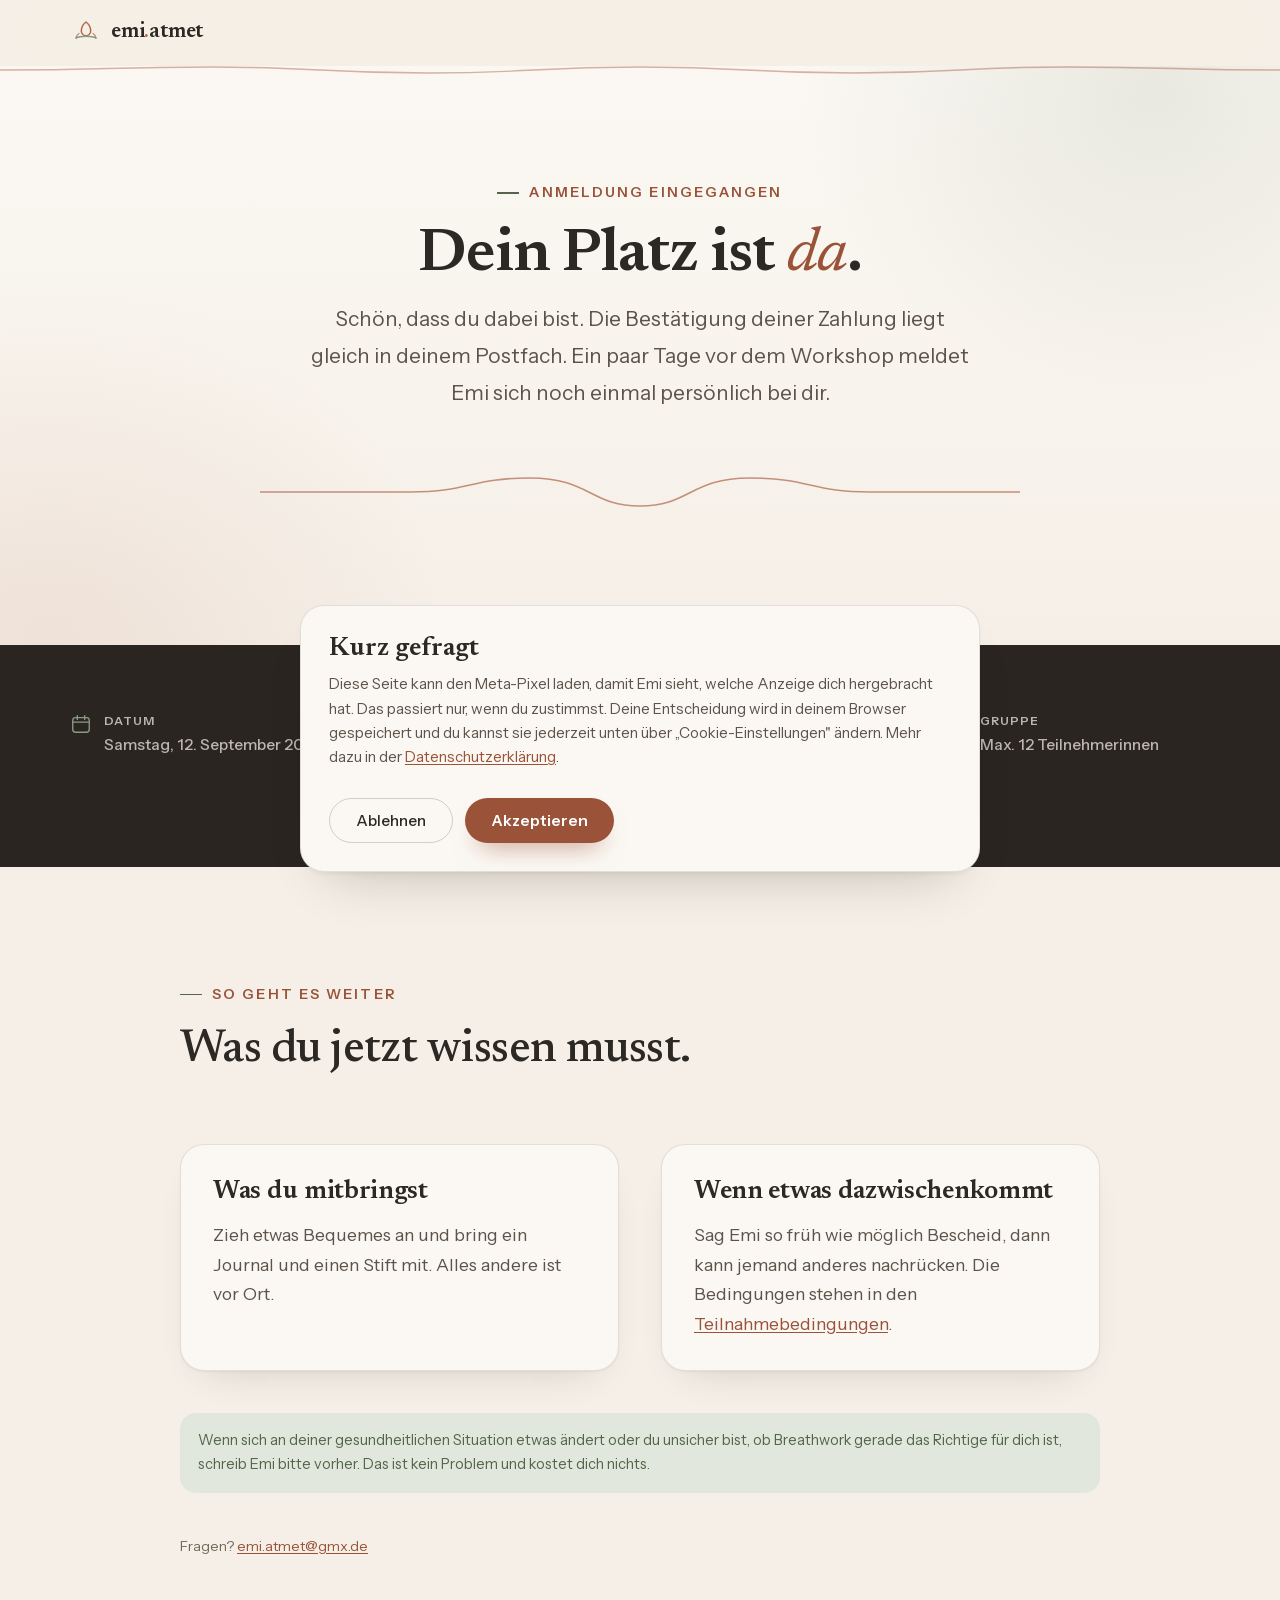
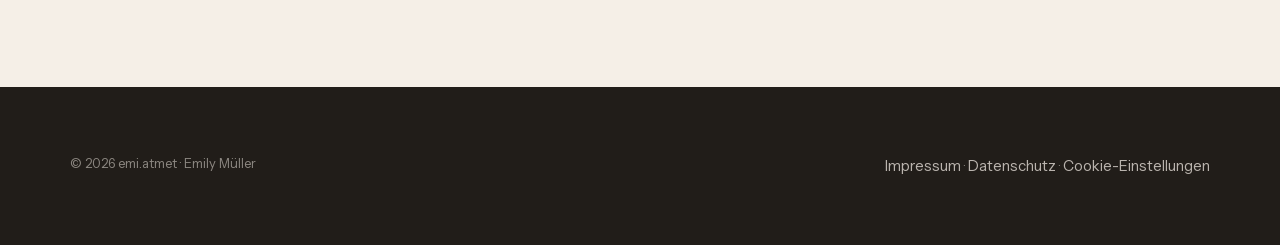
==== commit 5a4154d3: "Emi's feedback from 26.08: content complete except the two links All open content questions answered" ====
--- a/danke.html
+++ b/danke.html
@@ -68,7 +68,7 @@
       </div>
       <div class="fact">
         <svg viewBox="0 0 24 24" fill="none" aria-hidden="true"><path d="M12 21s7-5.6 7-11a7 7 0 1 0-14 0c0 5.4 7 11 7 11z" stroke="currentColor" stroke-width="1.5"/><circle cx="12" cy="10" r="2.6" stroke="currentColor" stroke-width="1.5"/></svg>
-        <div><p class="fact-k">Ort</p><p class="fact-v">Element Ost, Leipzig-Neustadt<br><span style="opacity:.6">ADRESSE_TODO</span></p></div>
+        <div><p class="fact-k">Ort</p><p class="fact-v">Element Ost<br><span style="opacity:.7">Schulze-Delitzsch-Straße 19<br>04315 Leipzig</span></p></div>
       </div>
       <div class="fact">
         <svg viewBox="0 0 24 24" fill="none" aria-hidden="true"><circle cx="9" cy="9" r="3.4" stroke="currentColor" stroke-width="1.5"/><path d="M3 20c0-3.3 2.7-5.4 6-5.4s6 2.1 6 5.4" stroke="currentColor" stroke-width="1.5" stroke-linecap="round"/><path d="M16 6.2a3.4 3.4 0 0 1 0 5.6M18.5 20c0-2.4-.9-4.2-2.4-5.2" stroke="currentColor" stroke-width="1.5" stroke-linecap="round"/></svg>
@@ -87,8 +87,8 @@
       <div class="frame-cols">
         <div class="frame-card">
           <h3>Was du mitbringst</h3>
-          <p>MITBRINGEN_TODO. Hier gehört Emis Liste hin, zum Beispiel bequeme Kleidung,
-          warme Socken, eine Decke, etwas zu trinken.</p>
+          <p>Zieh etwas Bequemes an und bring ein Journal und einen Stift mit. Alles andere
+          ist vor Ort.</p>
         </div>
         <div class="frame-card">
           <h3>Wenn etwas dazwischenkommt</h3>
--- a/assets/style.css
+++ b/assets/style.css
@@ -437,6 +437,24 @@
   display:inline-block; background:var(--sage-soft); color:var(--sage-deep);
   font-size:12px; font-weight:600; letter-spacing:.05em; text-transform:uppercase;
   padding:4px 11px; border-radius:var(--pill); margin-bottom:var(--sp-3);
+}
+
+/* ---------- Stimme ---------- */
+.stimme{
+  max-width:660px; margin-inline:auto; text-align:center;
+}
+.stimme .mark{
+  font-family:var(--serif); font-size:52px; line-height:1; color:var(--clay);
+  opacity:.75; display:block; margin-bottom:2px;
+}
+.stimme blockquote{
+  margin:0; font-family:var(--serif); font-style:italic; font-weight:500;
+  font-size:var(--step-2); line-height:1.5; color:var(--ink);
+}
+.stimme cite{
+  display:block; margin-top:var(--sp-3); font-family:var(--sans); font-style:normal;
+  font-size:var(--step--1); font-weight:600; letter-spacing:var(--ls-label);
+  text-transform:uppercase; color:var(--sage-deep);
 }
 
 /* ---------- FAQ ---------- */
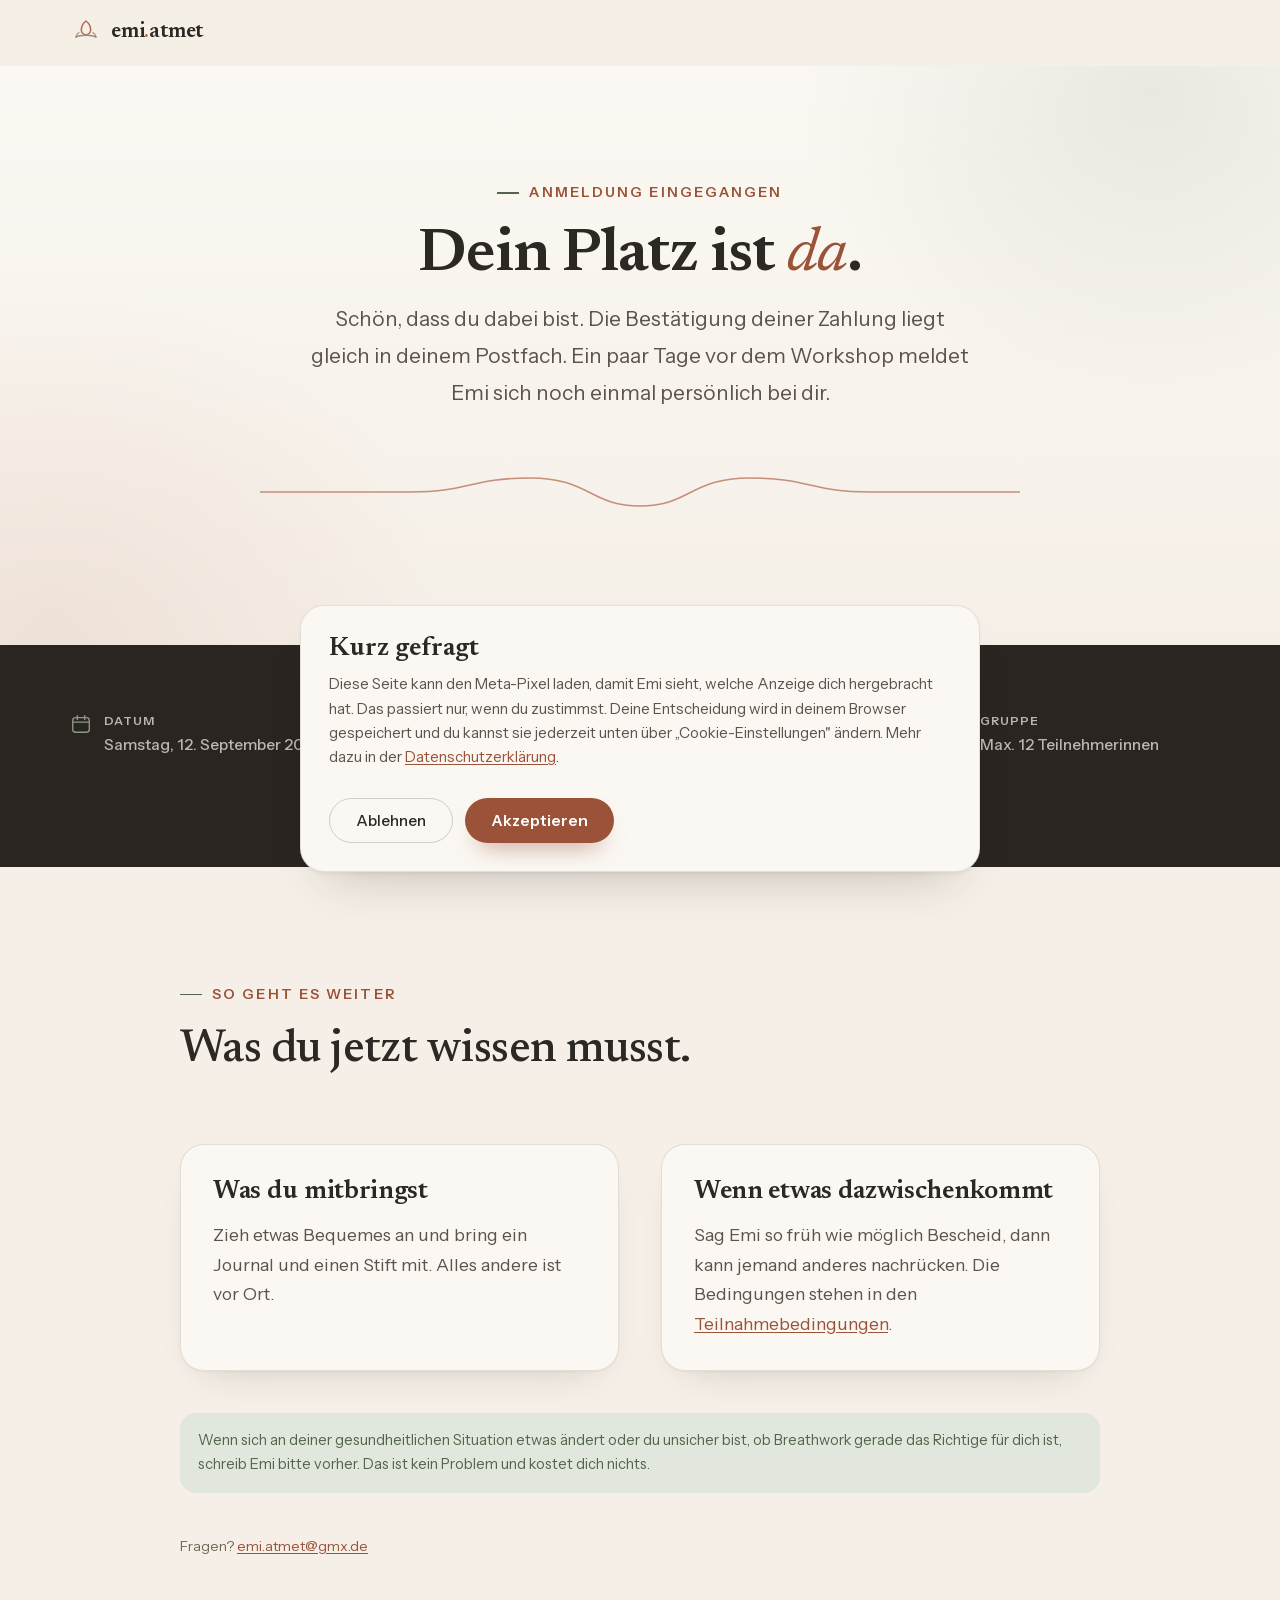
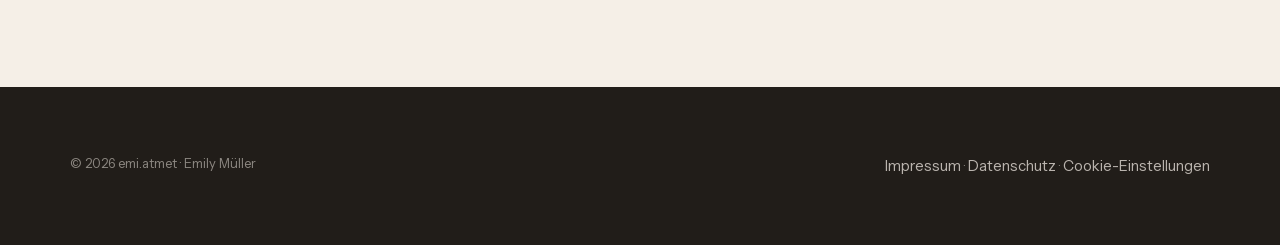
==== commit c788a0f9: "Own Datenschutzerklärung, and point everything at the subdomain The page is going to mutterlinien.em" ====
--- a/danke.html
+++ b/danke.html
@@ -18,8 +18,6 @@
      aber mit dem, was Stripe per Mail bestätigt.
 
      OFFEN (siehe ../TODO.md):
-       ADRESSE       genaue Anschrift Element Ost
-       MITBRINGEN    was Teilnehmerinnen dabeihaben sollen
        META_PIXEL_ID in assets/consent.js
      ============================================================ -->
 
@@ -118,7 +116,7 @@
       <span>© 2026 emi.atmet · Emily Müller</span>
       <span>
         <a href="https://emi-atmet.de/impressum.html">Impressum</a> ·
-        <a href="https://emi-atmet.de/datenschutz.html">Datenschutz</a> ·
+        <a href="datenschutz.html">Datenschutz</a> ·
         <a href="#" data-consent-reopen>Cookie-Einstellungen</a>
       </span>
     </div>
--- a/assets/style.css
+++ b/assets/style.css
@@ -62,6 +62,8 @@
   --sp-6:clamp(62px,9vw,120px);
 
   /* Radii, shadow, motion */
+  --nav-h:66px;
+
   --radius-sm:11px;
   --radius:16px;
   --radius-lg:24px;
@@ -74,7 +76,11 @@
 
 /* ---------- Base ---------- */
 *,*::before,*::after{box-sizing:border-box}
-html{-webkit-text-size-adjust:100%; overflow-x:clip}
+html{
+  -webkit-text-size-adjust:100%; overflow-x:clip;
+  /* sonst verschwindet das Sprungziel unter der klebenden Navigation */
+  scroll-padding-top:calc(var(--nav-h) + 14px);
+}
 html:focus-within{scroll-behavior:smooth}
 body{
   margin:0; background:var(--paper); color:var(--ink);
@@ -156,14 +162,20 @@
 }
 
 /* ---------- Nav ---------- */
+/* 1:1 aus style-index.css ihrer Seite übernommen, nur die Klassennamen
+   heißen hier anders. Die Welle liegt absolut auf der Unterkante und ist
+   unsichtbar, bis gescrollt wird. Der Trenner ist das mittlere von drei
+   Flex-Kindern, deshalb schiebt space-between ihn frei in die Lücke. */
 .nav{
-  position:sticky; top:0; z-index:50; height:66px;
+  position:sticky; top:0; z-index:100; height:var(--nav-h);
   background:rgba(245,239,231,.82); backdrop-filter:saturate(150%) blur(14px);
   -webkit-backdrop-filter:saturate(150%) blur(14px);
-  transition:background .28s var(--ease);
-}
-.nav.scrolled{background:rgba(245,239,231,.92)}
-.nav-in{display:flex; align-items:center; justify-content:space-between; height:66px}
+  border-bottom:1px solid transparent;
+  transition:border-color .3s, background .3s;
+}
+.nav.scrolled{border-bottom-color:transparent; background:rgba(245,239,231,.92)}
+.nav-in{display:flex; align-items:center; justify-content:space-between; height:100%}
+.nav-divider{width:1px; height:22px; background:var(--line-2); flex:none; margin:0 2px}
 .brand{display:flex; align-items:center; gap:9px; text-decoration:none}
 .lotus{width:32px; height:32px; transition:transform .35s var(--ease)}
 .brand:hover .lotus{transform:rotate(-8deg) scale(1.07)}
@@ -172,20 +184,23 @@
   letter-spacing:-.01em; color:var(--ink);
 }
 .wordmark .dot{color:var(--clay)}
-.nav-right{display:flex; align-items:center; gap:var(--sp-3)}
+.nav-right{display:flex; align-items:center; gap:28px}
 .nav-link{
-  font-size:15px; font-weight:500; color:var(--ink-soft); text-decoration:none;
-  position:relative; padding:6px 0;
+  font-size:15px; letter-spacing:.01em; font-weight:500; color:var(--ink-soft);
+  text-decoration:none; position:relative; padding:5px 0; transition:color .25s;
 }
 .nav-link::after{
-  content:""; position:absolute; left:0; right:0; bottom:0; height:1.5px;
-  background:var(--clay-deep); transform:scaleX(0); transition:transform .35s var(--ease);
-}
+  content:""; position:absolute; left:0; right:0; bottom:-1px; height:1.5px;
+  background:var(--clay-deep); transform:scaleX(0); transform-origin:center;
+  transition:transform .35s var(--ease);
+}
+.nav-link:hover{color:var(--ink)}
 .nav-link:hover::after{transform:scaleX(1)}
 .nav-btn{padding:10px 20px; font-size:14.5px}
 .nav-wave{
-  width:100%; height:8px; color:var(--clay); opacity:.5;
-  transition:opacity .28s var(--ease);
+  position:absolute; left:0; bottom:-1px; width:100%; height:6px;
+  color:var(--clay); opacity:0; transition:opacity .5s var(--ease);
+  pointer-events:none;
 }
 .nav.scrolled .nav-wave{opacity:.6}
 
@@ -451,6 +466,9 @@
   margin:0; font-family:var(--serif); font-style:italic; font-weight:500;
   font-size:var(--step-2); line-height:1.5; color:var(--ink);
 }
+/* Emoji haben keinen kursiven Schnitt, der Browser schert sie sonst
+   künstlich schräg. In einem kursiven Zitat sieht das schief aus. */
+.emoji{font-style:normal; display:inline-block; font-synthesis:none}
 .stimme cite{
   display:block; margin-top:var(--sp-3); font-family:var(--sans); font-style:normal;
   font-size:var(--step--1); font-weight:600; letter-spacing:var(--ls-label);
@@ -550,11 +568,14 @@
   .book-side{text-align:left}
   .book-side .cta-note{margin-left:0}
   .nav-link{display:none}
+  .nav-divider{display:none}
 }
 @media (max-width:600px){
   .facts-grid{grid-template-columns:1fr}
   .frame{border-radius:160px 160px 18px 18px}
   .contra{columns:1}
+  /* Welle weg, dafür eine echte Kante, genau wie auf ihrer Seite */
+  .nav.scrolled{border-bottom-color:var(--line)}
   .leaf{left:-8px; top:-8px; width:60px; height:60px}
   .badge{right:0; bottom:16px; padding:10px 13px}
   .person{grid-template-columns:1fr}
